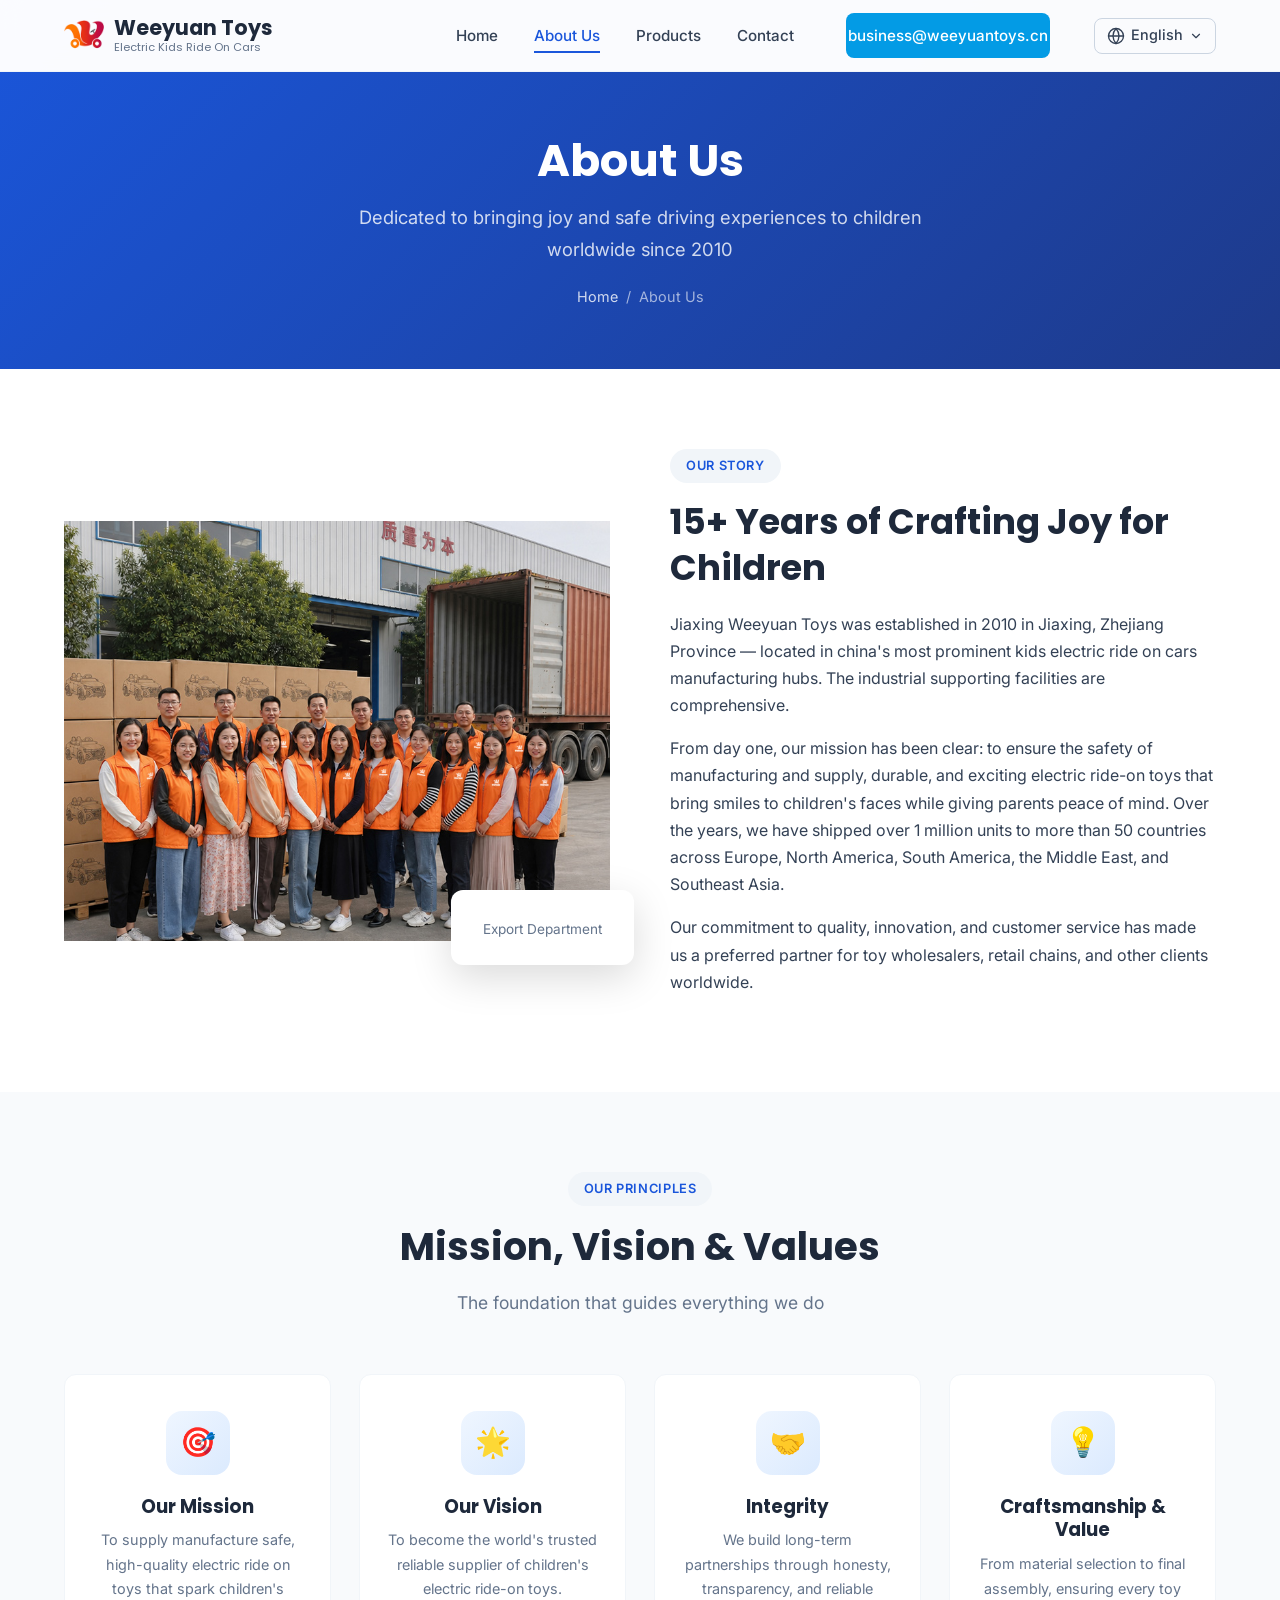
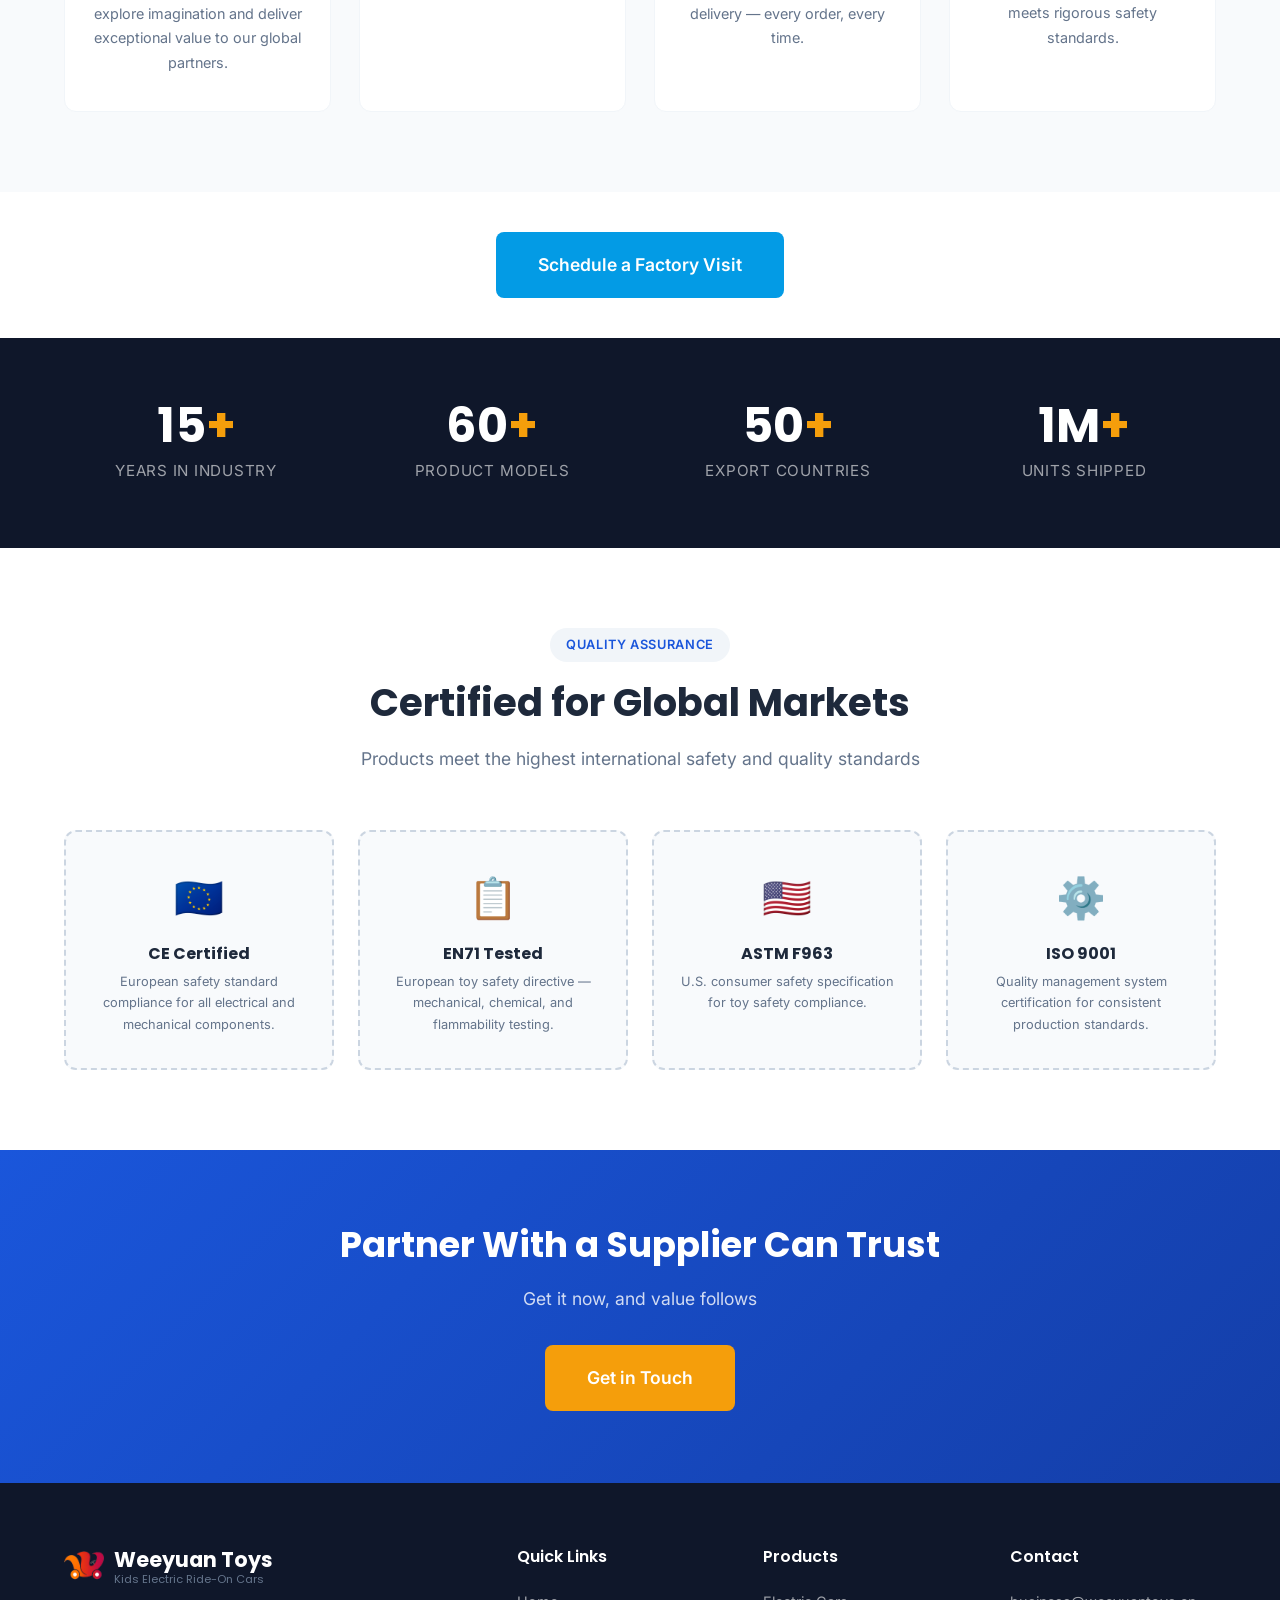
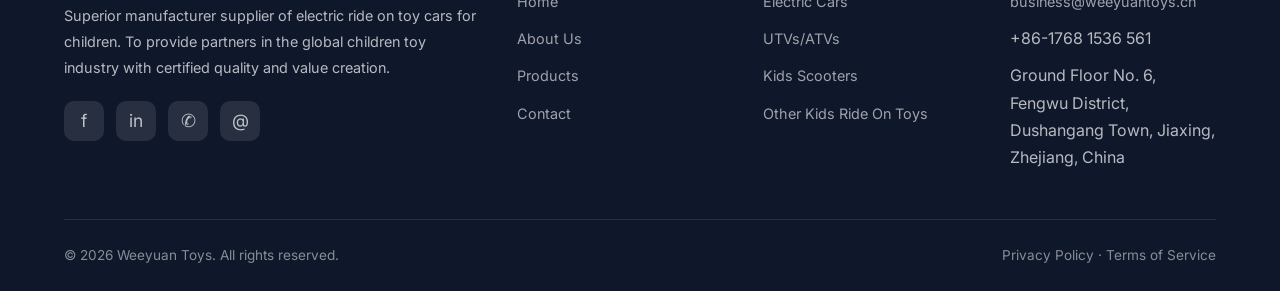
==== about.html @ c02189e5 "Add files via upload" ====
<!DOCTYPE html>
<html lang="en">
<head>
  <meta charset="UTF-8">
  <meta name="viewport" content="width=device-width, initial-scale=1.0">

  <!-- ===== SEO Meta Tags (Editable) ===== -->
  <title>About Us - Jiaxing Weeyuan Kids Toy Cars | Electric Ride-On Toy Manufacturer</title>
  <meta name="description" content="Learn about Jiaxing Weeyuan Kids Toy Cars — a leading Chinese manufacturer of children's electric ride-on toys with 15+ years experience, and global exports to 50+ countries.">
  <meta name="keywords" content="about weeyuan toys, electric toy car manufacturer China, ride on toy factory, kids electric vehicle supplier, Jiaxing toy manufacturer">
  <meta name="author" content="Jiaxing Weeyuan Kids Toy Cars">
  <meta name="robots" content="index, follow">
  <link rel="canonical" href="https://www.weeyuantoys.cn/about.html">

  <!-- ===== Open Graph ===== -->
  <meta property="og:type" content="website">
  <meta property="og:title" content="About Us - Jiaxing Weeyuan Kids Toy Cars">
  <meta property="og:description" content="Leading Chinese manufacturer of children's electric ride-on toys with 15+ years experience and global exports.">
  <meta property="og:url" content="https://www.weeyuantoys.cn/about.html">
  <meta property="og:site_name" content="Jiaxing Weeyuan Kids Toy Cars">

  <!-- ===== Favicon ===== -->
  <link rel="icon" type="image/png" href="assets/images/iconro.png">

  <!-- ===== Fonts ===== -->
  <link rel="preconnect" href="https://fonts.googleapis.com">
  <link rel="preconnect" href="https://fonts.gstatic.com" crossorigin>
  <link href="https://fonts.googleapis.com/css2?family=Inter:wght@400;500;600;700&family=Poppins:wght@500;600;700;800&display=swap" rel="stylesheet">

  <!-- ===== Styles ===== -->
  <link rel="stylesheet" href="assets/css/style.css">

  <!-- ===== Structured Data ===== -->
  <script type="application/ld+json">
  {
    "@context": "https://schema.org",
    "@type": "AboutPage",
    "name": "About Jiaxing Weeyuan Kids Toy Cars",
    "description": "Learn about our company, history, and commitment to manufacturing premium electric ride-on toys for children worldwide.",
    "url": "https://www.weeyuantoys.cn/about.html",
    "mainEntity": {
      "@type": "Organization",
      "name": "Jiaxing Weeyuan Kids Toy Cars",
      "foundingDate": "2010",
      "founder": "Jiaxing Weeyuan",
      "numberOfEmployees": "80+",
      "address": {
        "@type": "PostalAddress",
        "streetAddress": "Ground Floor No. 6, Fengwu District, Dushangang Town, Jiaxing, Zhejiang, China",
        "addressLocality": "Jiaxing",
        "addressRegion": "Zhejiang",
        "postalCode": "314200",
        "addressCountry": "CN"
      }
    }
  }
  </script>
</head>
<body>

  <!-- ===== Header ===== -->
  <header class="header">
    <nav class="nav">
      <a href="index.html" class="logo">
        <div class="logo-icon"><img src="assets/images/Logo.png" alt="Weeyuan Toys"></div>
        <div class="logo-text">
          Weeyuan Toys
          <small>Electric Kids Ride On Cars</small>
        </div>
      </a>
      <ul class="nav-menu">
        <li><a href="index.html">Home</a></li>
        <li><a href="about.html" class="active">About Us</a></li>
        <li><a href="products.html">Products</a></li>
        <li><a href="contact.html">Contact</a></li>
        <li class="nav-cta"><a href="mailto:business@weeyuantoys.cn" class="btn btn-primary">business@weeyuantoys.cn</a></li>
        <li class="nav-lang">
          <button type="button" class="lang-btn" aria-haspopup="true" aria-expanded="false">
            <svg class="lang-icon" viewBox="0 0 24 24" fill="none" stroke="currentColor" stroke-width="1.8" stroke-linecap="round" stroke-linejoin="round" aria-hidden="true"><circle cx="12" cy="12" r="10"></circle><line x1="2" y1="12" x2="22" y2="12"></line><path d="M12 2a15.3 15.3 0 0 1 4 10 15.3 15.3 0 0 1-4 10 15.3 15.3 0 0 1-4-10 15.3 15.3 0 0 1 4-10z"></path></svg>
            <span class="lang-current">English</span>
            <svg class="lang-caret" viewBox="0 0 24 24" fill="none" stroke="currentColor" stroke-width="2" stroke-linecap="round" stroke-linejoin="round" aria-hidden="true"><polyline points="6 9 12 15 18 9"></polyline></svg>
          </button>
          <ul class="lang-menu" role="menu">
            <li><a href="#" role="menuitem" data-lang="en" class="lang-option active">English</a></li>
            <li><a href="#" role="menuitem" data-lang="ar" class="lang-option">Arabic</a></li>
            <li><a href="#" role="menuitem" data-lang="fr" class="lang-option">Français</a></li>
            <li><a href="#" role="menuitem" data-lang="de" class="lang-option">Deutsch</a></li>
            <li><a href="#" role="menuitem" data-lang="pt" class="lang-option">Português</a></li>
            <li><a href="#" role="menuitem" data-lang="es" class="lang-option">Español</a></li>
            <li><a href="#" role="menuitem" data-lang="it" class="lang-option">Italian</a></li>
          </ul>
        </li>
      </ul>
      <button class="nav-toggle" aria-label="Toggle menu">
        <span></span><span></span><span></span>
      </button>
    </nav>
  </header>

  <!-- ===== Page Hero ===== -->
  <section class="page-hero">
    <div class="container">
      <h1>About Us</h1>
      <p>Dedicated to bringing joy and safe driving experiences to children worldwide since 2010</p>
      <div class="breadcrumb">
        <a href="index.html">Home</a> <span>/</span> <span>About Us</span>
      </div>
    </div>
  </section>

  <!-- ===== Company Story ===== -->
  <section class="section">
    <div class="container">
      <div class="about-grid">
        <div class="about-visual">
          <div class="img-main"><img src="assets/images/exteam.jpg" alt="Jiaxing Weeyuan export team" style="width:100%;height:100%;object-fit:cover;"></div>
          <div class="img-badge">
            <div class="text">Export Department</div>
          </div>
        </div>
        <div class="about-text">
          <span class="badge" style="display:inline-block; background:var(--gray-100); color:var(--primary); font-size:0.8rem; font-weight:600; letter-spacing:0.05em; text-transform:uppercase; padding:6px 16px; border-radius:20px; margin-bottom:16px;">Our Story</span>
          <h2>15+ Years of Crafting Joy for Children</h2>
          <p>Jiaxing Weeyuan Toys was established in 2010 in Jiaxing, Zhejiang Province — located in china's most prominent kids electric ride on cars manufacturing hubs. The industrial supporting facilities are comprehensive.</p>
          <p>From day one, our mission has been clear: to ensure the safety of manufacturing and supply, durable, and exciting electric ride-on toys that bring smiles to children's faces while giving parents peace of mind. Over the years, we have shipped over 1 million units to more than 50 countries across Europe, North America, South America, the Middle East, and Southeast Asia.</p>
          <p>Our commitment to quality, innovation, and customer service has made us a preferred partner for toy wholesalers, retail chains, and other clients worldwide.</p>
        </div>
      </div>
    </div>
  </section>

  <!-- ===== Mission / Vision / Values ===== -->
  <section class="section" style="background: var(--gray-50);">
    <div class="container">
      <div class="section-title">
        <span class="badge">Our Principles</span>
        <h2>Mission, Vision & Values</h2>
        <p>The foundation that guides everything we do</p>
      </div>
      <div class="features-grid">
        <div class="feature-card">
          <div class="feature-icon">🎯</div>
          <h3>Our Mission</h3>
          <p>To supply manufacture safe, high-quality electric ride on toys that spark children's explore imagination and deliver exceptional value to our global partners.</p>
        </div>
        <div class="feature-card">
          <div class="feature-icon">🌟</div>
          <h3>Our Vision</h3>
          <p>To become the world's trusted reliable supplier of children's electric ride-on toys.</p>
        </div>
        <div class="feature-card">
          <div class="feature-icon">🤝</div>
          <h3>Integrity</h3>
          <p>We build long-term partnerships through honesty, transparency, and reliable delivery — every order, every time.</p>
        </div>
        <div class="feature-card">
          <div class="feature-icon">💡</div>
          <h3>Craftsmanship & Value</h3>
          <p>From material selection to final assembly, ensuring every toy meets rigorous safety standards.</p>
        </div>
      </div>
    </div>
  </section>

  <!-- ===== Factory Visit CTA ===== -->
  <section class="section" style="padding:40px 0;">
    <div class="container" style="text-align:center;">
      <a href="contact.html" class="btn btn-primary btn-lg">Schedule a Factory Visit</a>
    </div>
  </section>

  <!-- ===== Stats Section ===== -->
  <section class="stats-section">
    <div class="container">
      <div class="stats-grid">
        <div class="stat-item">
          <div class="num">15<span>+</span></div>
          <div class="label">Years in Industry</div>
        </div>
        <div class="stat-item">
          <div class="num">60<span>+</span></div>
          <div class="label">Product Models</div>
        </div>
        <div class="stat-item">
          <div class="num">50<span>+</span></div>
          <div class="label">Export Countries</div>
        </div>
        <div class="stat-item">
          <div class="num">1M<span>+</span></div>
          <div class="label">Units Shipped</div>
        </div>
      </div>
    </div>
  </section>

  <!-- ===== Certifications ===== -->
  <section class="section">
    <div class="container">
      <div class="section-title">
        <span class="badge">Quality Assurance</span>
        <h2>Certified for Global Markets</h2>
        <p>Products meet the highest international safety and quality standards</p>
      </div>
      <div class="cert-grid">
        <div class="cert-item">
          <div class="cert-icon">🇪🇺</div>
          <h4>CE Certified</h4>
          <p>European safety standard compliance for all electrical and mechanical components.</p>
        </div>
        <div class="cert-item">
          <div class="cert-icon">📋</div>
          <h4>EN71 Tested</h4>
          <p>European toy safety directive — mechanical, chemical, and flammability testing.</p>
        </div>
        <div class="cert-item">
          <div class="cert-icon">🇺🇸</div>
          <h4>ASTM F963</h4>
          <p>U.S. consumer safety specification for toy safety compliance.</p>
        </div>
        <div class="cert-item">
          <div class="cert-icon">⚙️</div>
          <h4>ISO 9001</h4>
          <p>Quality management system certification for consistent production standards.</p>
        </div>
      </div>
    </div>
  </section>

  <!-- ===== CTA ===== -->
  <section class="cta-section">
    <div class="container">
      <h2>Partner With a Supplier Can Trust</h2>
      <p>Get it now, and value follows</p>
      <a href="contact.html" class="btn btn-accent btn-lg">Get in Touch</a>
    </div>
  </section>

  <!-- ===== Footer ===== -->
  <footer class="footer">
    <div class="container">
      <div class="footer-grid">
        <div class="footer-brand">
          <a href="index.html" class="logo">
            <div class="logo-icon"><img src="assets/images/Logo.png" alt="Weeyuan Toys"></div>
            <div class="logo-text">
              Weeyuan Toys
              <small>Kids Electric Ride-On Cars</small>
            </div>
          </a>
          <p>Superior manufacturer supplier of electric ride on toy cars for children. To provide partners in the global children toy industry with certified quality and value creation.</p>
          <div class="footer-social">
            <a href="#" aria-label="Facebook">f</a>
            <a href="#" aria-label="LinkedIn">in</a>
            <a href="#" aria-label="WhatsApp">✆</a>
            <a href="allen@weeyuantoys.cn" aria-label="Email">@</a>
          </div>
        </div>
        <div class="footer-col">
          <h4>Quick Links</h4>
          <ul>
            <li><a href="index.html">Home</a></li>
            <li><a href="about.html">About Us</a></li>
            <li><a href="products.html">Products</a></li>
            <li><a href="contact.html">Contact</a></li>
          </ul>
        </div>
        <div class="footer-col">
          <h4>Products</h4>
          <ul>
            <li><a href="products.html">Electric Cars</a></li>
            <li><a href="products.html">UTVs/ATVs</a></li>
            <li><a href="products.html">Kids Scooters</a></li>
            <li><a href="products.html">Other Kids Ride On Toys</a></li>
          </ul>
        </div>
        <div class="footer-col">
          <h4>Contact</h4>
          <ul>
            <li><a href="mailto:business@weeyuantoys.cn">business@weeyuantoys.cn</a></li>
            <li>+86-1768 1536 561</li>
            <li>Ground Floor No. 6, Fengwu District, Dushangang Town, Jiaxing, Zhejiang, China</li>
          </ul>
        </div>
      </div>
      <div class="footer-bottom">
        <p>&copy; <span id="currentYear">2026</span> Weeyuan Toys. All rights reserved.</p>
        <p><a href="#">Privacy Policy</a> · <a href="#">Terms of Service</a></p>
      </div>
    </div>
  </footer>

  <script src="assets/js/main.js"></script>
</body>
</html>
---- assets/css/style.css ----
/* ============================================
   Jiaxing Weeyuan Kids Toy Cars
   Static SEO Website - Main Stylesheet
   Style: Modern European/American B2B
   ============================================ */

/* ===== CSS Variables (Easy to customize) ===== */
:root {
  --primary: #1a56db;
  --primary-dark: #143ea8;
  --primary-light: #3b82f6;
  --accent: #f59e0b;
  --accent-dark: #d97706;
  --dark: #1e293b;
  --gray-900: #0f172a;
  --gray-700: #334155;
  --gray-500: #64748b;
  --gray-300: #cbd5e1;
  --gray-100: #f1f5f9;
  --gray-50: #f8fafc;
  --white: #ffffff;
  --success: #10b981;
  --radius: 12px;
  --radius-sm: 8px;
  --shadow-sm: 0 1px 3px rgba(0,0,0,0.08);
  --shadow-md: 0 4px 16px rgba(0,0,0,0.1);
  --shadow-lg: 0 12px 40px rgba(0,0,0,0.15);
  --transition: all 0.3s ease;
  --max-width: 1200px;
  --header-height: 72px;
}

/* ===== Reset ===== */
*, *::before, *::after {
  margin: 0;
  padding: 0;
  box-sizing: border-box;
}

html {
  scroll-behavior: smooth;
  font-size: 16px;
}

body {
  font-family: 'Inter', -apple-system, BlinkMacSystemFont, 'Segoe UI', Roboto, sans-serif;
  color: var(--gray-700);
  line-height: 1.7;
  background: var(--white);
  overflow-x: hidden;
}

h1, h2, h3, h4, h5, h6 {
  font-family: 'Poppins', 'Inter', sans-serif;
  color: var(--dark);
  font-weight: 700;
  line-height: 1.3;
}

a {
  color: var(--primary);
  text-decoration: none;
  transition: var(--transition);
}

a:hover {
  color: var(--primary-dark);
}

img {
  max-width: 100%;
  height: auto;
  display: block;
}

ul {
  list-style: none;
}

/* ===== Container ===== */
.container {
  max-width: var(--max-width);
  margin: 0 auto;
  padding: 0 24px;
}

/* ===== Section ===== */
.section {
  padding: 80px 0;
}

.section-sm {
  padding: 48px 0;
}

.section-title {
  text-align: center;
  margin-bottom: 56px;
}

.section-title .badge {
  display: inline-block;
  background: var(--gray-100);
  color: var(--primary);
  font-size: 0.8rem;
  font-weight: 600;
  letter-spacing: 0.05em;
  text-transform: uppercase;
  padding: 6px 16px;
  border-radius: 20px;
  margin-bottom: 16px;
}

.section-title h2 {
  font-size: 2.4rem;
  margin-bottom: 16px;
}

.section-title p {
  font-size: 1.1rem;
  color: var(--gray-500);
  max-width: 600px;
  margin: 0 auto;
}

/* ===== Buttons ===== */
.btn {
  display: inline-flex;
  align-items: center;
  gap: 8px;
  padding: 14px 32px;
  font-size: 1rem;
  font-weight: 600;
  border-radius: var(--radius-sm);
  border: 2px solid transparent;
  cursor: pointer;
  transition: var(--transition);
  text-align: center;
  font-family: inherit;
}

.btn-primary {
  background: #039BE5;
  color: #ffffff;
}

.btn-primary:hover {
  background: #ffffff;
  color: #000000;
  transform: translateY(-2px);
  box-shadow: var(--shadow-md);
}

.btn-outline {
  background: transparent;
  color: var(--white);
  border-color: var(--white);
}

.btn-outline:hover {
  background: var(--white);
  color: var(--primary);
}

.btn-accent {
  background: var(--accent);
  color: var(--white);
}

.btn-accent:hover {
  background: var(--accent-dark);
  color: var(--white);
  transform: translateY(-2px);
  box-shadow: var(--shadow-md);
}

.btn-lg {
  padding: 16px 40px;
  font-size: 1.1rem;
}

/* ===== Header / Navigation ===== */
.header {
  position: fixed;
  top: 0;
  left: 0;
  right: 0;
  height: var(--header-height);
  background: rgba(255,255,255,0.98);
  backdrop-filter: blur(10px);
  border-bottom: 1px solid var(--gray-100);
  z-index: 1000;
  transition: var(--transition);
}

.header.scrolled {
  box-shadow: var(--shadow-sm);
}

.nav {
  max-width: var(--max-width);
  margin: 0 auto;
  padding: 0 24px;
  height: 100%;
  display: flex;
  align-items: center;
  justify-content: space-between;
}

.logo {
  display: flex;
  align-items: center;
  gap: 10px;
  font-family: 'Poppins', sans-serif;
  font-weight: 700;
  font-size: 1.3rem;
  color: var(--dark);
  text-decoration: none;
}

.logo:hover {
  color: var(--dark);
}

.logo-icon {
  width: 40px;
  height: 40px;
  display: flex;
  align-items: center;
  justify-content: center;
  flex-shrink: 0;
}

.logo-icon img {
  width: auto;
  height: 100%;
  max-width: 100%;
  object-fit: contain;
  display: block;
}

.logo-text {
  display: flex;
  flex-direction: column;
  line-height: 1.2;
}

.logo-text small {
  font-size: 0.7rem;
  color: var(--gray-500);
  font-weight: 400;
}

.nav-menu {
  display: flex;
  align-items: center;
  gap: 36px;
}

.nav-menu a {
  color: var(--gray-700);
  font-weight: 500;
  font-size: 0.95rem;
  position: relative;
  padding: 8px 0;
}

.nav-menu a::after {
  content: '';
  position: absolute;
  bottom: 0;
  left: 0;
  width: 0;
  height: 2px;
  background: var(--primary);
  transition: var(--transition);
}

.nav-menu a:hover::after,
.nav-menu a.active::after {
  width: 100%;
}

.nav-menu a:hover,
.nav-menu a.active {
  color: var(--primary);
}

.nav-cta {
  margin-left: 16px;
}

.nav-cta .btn-primary {
  color: #ffffff;
}

/* ===== Language Switcher ===== */
.nav-lang {
  position: relative;
  margin-left: 8px;
}

.lang-btn {
  display: flex;
  align-items: center;
  gap: 6px;
  padding: 8px 12px;
  background: none;
  border: 1px solid var(--gray-300);
  border-radius: 8px;
  cursor: pointer;
  color: var(--gray-700);
  font-size: 0.9rem;
  font-weight: 500;
  font-family: inherit;
  line-height: 1;
  transition: var(--transition);
}

.lang-btn:hover {
  border-color: var(--primary);
  color: var(--primary);
}

.lang-icon {
  width: 18px;
  height: 18px;
  flex-shrink: 0;
}

.lang-caret {
  width: 14px;
  height: 14px;
  flex-shrink: 0;
  transition: transform 0.2s ease;
}

.nav-lang.open .lang-caret {
  transform: rotate(180deg);
}

.lang-menu {
  position: absolute;
  top: calc(100% + 10px);
  right: 0;
  min-width: 172px;
  background: var(--white);
  border: 1px solid var(--gray-100);
  border-radius: 10px;
  box-shadow: var(--shadow-md);
  padding: 6px;
  margin: 0;
  list-style: none;
  opacity: 0;
  visibility: hidden;
  transform: translateY(-8px);
  transition: opacity 0.2s ease, transform 0.2s ease, visibility 0.2s;
  z-index: 1100;
}

.nav-lang.open .lang-menu {
  opacity: 1;
  visibility: visible;
  transform: translateY(0);
}

.lang-menu a {
  display: block;
  padding: 8px 14px;
  border-radius: 6px;
  color: var(--gray-700);
  font-size: 0.9rem;
  font-weight: 500;
  text-decoration: none;
  transition: var(--transition);
}

.lang-menu a:hover {
  background: var(--gray-50);
  color: var(--primary);
}

.lang-menu a.active {
  color: var(--primary);
  font-weight: 600;
  background: rgba(26, 86, 219, 0.06);
}

.nav-toggle {
  display: none;
  flex-direction: column;
  gap: 5px;
  cursor: pointer;
  padding: 8px;
  background: none;
  border: none;
}

.nav-toggle span {
  width: 24px;
  height: 2px;
  background: var(--dark);
  transition: var(--transition);
  border-radius: 2px;
}

.nav-toggle.active span:nth-child(1) {
  transform: rotate(45deg) translate(5px, 5px);
}

.nav-toggle.active span:nth-child(2) {
  opacity: 0;
}

.nav-toggle.active span:nth-child(3) {
  transform: rotate(-45deg) translate(5px, -5px);
}

/* ===== Hero Section ===== */
.hero {
  position: relative;
  min-height: 100vh;
  display: flex;
  align-items: center;
  background: url('../images/dfaa.jpg') center center / cover no-repeat;
  overflow: hidden;
  padding-top: var(--header-height);
}

.hero::before {
  content: '';
  position: absolute;
  top: 0;
  left: 0;
  right: 0;
  bottom: 0;
  background: linear-gradient(135deg, rgba(26, 86, 219, 0.4) 0%, rgba(30, 58, 138, 0.4) 50%, rgba(30, 41, 59, 0.4) 100%);
}

.hero-content {
  position: relative;
  z-index: 2;
  display: grid;
  grid-template-columns: 1fr 1fr;
  gap: 60px;
  align-items: center;
  width: 100%;
}

.hero-text h1 {
  font-size: 3.2rem;
  color: var(--white);
  margin-bottom: 20px;
  line-height: 1.2;
}

.hero-text h1 span {
  color: var(--accent);
}

.hero-text p {
  font-size: 1.2rem;
  color: rgba(255,255,255,0.85);
  margin-bottom: 32px;
  max-width: 500px;
}

.hero-buttons {
  display: flex;
  gap: 16px;
  flex-wrap: wrap;
}

.hero-stats {
  display: flex;
  gap: 40px;
  margin-top: 48px;
  padding-top: 32px;
  border-top: 1px solid rgba(255,255,255,0.15);
}

.hero-stat .number {
  font-family: 'Poppins', sans-serif;
  font-size: 2.2rem;
  font-weight: 700;
  color: var(--white);
}

.hero-stat .label {
  font-size: 0.85rem;
  color: rgba(255,255,255,0.65);
  text-transform: uppercase;
  letter-spacing: 0.05em;
}

.hero-visual {
  position: relative;
  display: flex;
  justify-content: center;
  align-items: center;
}

.hero-card {
  background: rgba(255,255,255,0.1);
  backdrop-filter: blur(20px);
  border: 1px solid rgba(255,255,255,0.15);
  border-radius: 24px;
  padding: 48px;
  max-width: 420px;
  width: 100%;
}

.hero-card h3 {
  color: var(--white);
  font-size: 1.4rem;
  margin-bottom: 24px;
}

.hero-card ul {
  display: flex;
  flex-direction: column;
  gap: 16px;
}

.hero-card li {
  display: flex;
  align-items: flex-start;
  gap: 12px;
  color: rgba(255,255,255,0.9);
  font-size: 0.95rem;
}

.hero-card li .check {
  width: 24px;
  height: 24px;
  background: var(--accent);
  border-radius: 50%;
  display: flex;
  align-items: center;
  justify-content: center;
  font-size: 0.75rem;
  color: white;
  flex-shrink: 0;
  margin-top: 2px;
}

/* ===== Page Hero (inner pages) ===== */
.page-hero {
  background: linear-gradient(135deg, #1a56db 0%, #1e3a8a 100%);
  padding: calc(var(--header-height) + 60px) 0 60px;
  text-align: center;
  color: var(--white);
}

.page-hero h1 {
  font-size: 2.8rem;
  color: var(--white);
  margin-bottom: 12px;
}

.page-hero p {
  font-size: 1.15rem;
  color: rgba(255,255,255,0.8);
  max-width: 600px;
  margin: 0 auto;
}

.breadcrumb {
  display: flex;
  justify-content: center;
  gap: 8px;
  margin-top: 20px;
  font-size: 0.9rem;
  color: rgba(255,255,255,0.6);
}

.breadcrumb a {
  color: rgba(255,255,255,0.8);
}

.breadcrumb a:hover {
  color: var(--white);
}

/* ===== Features / Why Choose Us ===== */
.features-grid {
  display: grid;
  grid-template-columns: repeat(4, 1fr);
  gap: 28px;
}

.feature-card {
  background: var(--white);
  border: 1px solid var(--gray-100);
  border-radius: var(--radius);
  padding: 36px 28px;
  text-align: center;
  transition: var(--transition);
}

.feature-card:hover {
  border-color: var(--primary-light);
  box-shadow: var(--shadow-md);
  transform: translateY(-4px);
}

.feature-icon {
  width: 64px;
  height: 64px;
  border-radius: 16px;
  display: flex;
  align-items: center;
  justify-content: center;
  font-size: 1.8rem;
  margin: 0 auto 20px;
  background: linear-gradient(135deg, #eff6ff, #dbeafe);
  color: var(--primary);
}

.feature-icon svg {
  display: block;
}

.feature-card h3 {
  font-size: 1.15rem;
  margin-bottom: 10px;
}

.feature-card p {
  font-size: 0.9rem;
  color: var(--gray-500);
}

/* ===== Product Cards ===== */
.products-grid {
  display: grid;
  grid-template-columns: repeat(3, 1fr);
  gap: 32px;
}

.product-card {
  background: var(--white);
  border: 1px solid var(--gray-100);
  border-radius: var(--radius);
  overflow: hidden;
  transition: var(--transition);
}

.product-card:hover {
  box-shadow: var(--shadow-lg);
  transform: translateY(-6px);
}

.product-image {
  width: 100%;
  height: 260px;
  background: linear-gradient(135deg, #f1f5f9, #e2e8f0);
  display: flex;
  align-items: center;
  justify-content: center;
  font-size: 3rem;
  overflow: hidden;
  position: relative;
}

.product-image img {
  width: 100%;
  height: 100%;
  object-fit: cover;
}

.product-badge {
  position: absolute;
  top: 12px;
  left: 12px;
  background: var(--accent);
  color: var(--white);
  font-size: 0.75rem;
  font-weight: 600;
  padding: 4px 12px;
  border-radius: 20px;
  text-transform: uppercase;
}

.product-body {
  padding: 24px;
}

.product-body h3 {
  font-size: 1.2rem;
  margin-bottom: 8px;
}

.product-body p {
  font-size: 0.9rem;
  color: var(--gray-500);
  margin-bottom: 16px;
}

.product-specs {
  display: flex;
  flex-wrap: wrap;
  gap: 8px;
  margin-bottom: 16px;
}

.product-specs span {
  background: var(--gray-100);
  color: var(--gray-700);
  font-size: 0.8rem;
  padding: 4px 10px;
  border-radius: 4px;
}

.product-link {
  font-weight: 600;
  font-size: 0.9rem;
  display: inline-flex;
  align-items: center;
  gap: 6px;
}

.product-link:hover {
  gap: 10px;
}

/* ===== About Section ===== */
.about-grid {
  display: grid;
  grid-template-columns: 1fr 1fr;
  gap: 60px;
  align-items: center;
}

.about-visual {
  position: relative;
}

.about-visual .img-main {
  width: 100%;
  height: 420px;
  border-radius: var(--radius);
  background: linear-gradient(135deg, #dbeafe, #bfdbfe);
  display: flex;
  align-items: center;
  justify-content: center;
  font-size: 4rem;
}

.about-visual .img-badge {
  position: absolute;
  bottom: -24px;
  right: -24px;
  background: var(--white);
  border-radius: var(--radius);
  padding: 24px 32px;
  box-shadow: var(--shadow-lg);
  text-align: center;
}

.about-visual .img-badge .num {
  font-family: 'Poppins', sans-serif;
  font-size: 2.4rem;
  font-weight: 700;
  color: var(--primary);
  line-height: 1;
}

.about-visual .img-badge .text {
  font-size: 0.85rem;
  color: var(--gray-500);
  margin-top: 4px;
}

.about-text h2 {
  font-size: 2.2rem;
  margin-bottom: 20px;
}

.about-text p {
  margin-bottom: 16px;
  color: var(--gray-700);
}

.about-list {
  display: grid;
  grid-template-columns: 1fr 1fr;
  gap: 16px;
  margin: 24px 0 32px;
}

.about-list li {
  display: flex;
  align-items: center;
  gap: 10px;
  font-weight: 500;
  color: var(--dark);
}

.about-list li::before {
  content: '✓';
  width: 24px;
  height: 24px;
  background: var(--success);
  color: white;
  border-radius: 50%;
  display: flex;
  align-items: center;
  justify-content: center;
  font-size: 0.8rem;
  flex-shrink: 0;
}

/* ===== Stats Counter ===== */
.stats-section {
  background: var(--gray-900);
  padding: 64px 0;
}

.stats-grid {
  display: grid;
  grid-template-columns: repeat(4, 1fr);
  gap: 32px;
  text-align: center;
}

.stat-item .num {
  font-family: 'Poppins', sans-serif;
  font-size: 3rem;
  font-weight: 700;
  color: var(--white);
  line-height: 1;
}

.stat-item .num span {
  color: var(--accent);
}

.stat-item .label {
  font-size: 0.95rem;
  color: rgba(255,255,255,0.6);
  margin-top: 8px;
  text-transform: uppercase;
  letter-spacing: 0.05em;
}

/* ===== Certifications ===== */
.cert-grid {
  display: grid;
  grid-template-columns: repeat(4, 1fr);
  gap: 24px;
}

.cert-item {
  background: var(--gray-50);
  border: 2px dashed var(--gray-300);
  border-radius: var(--radius);
  padding: 32px 20px;
  text-align: center;
  transition: var(--transition);
}

.cert-item:hover {
  border-color: var(--primary);
  background: var(--white);
  box-shadow: var(--shadow-sm);
}

.cert-item .cert-icon {
  font-size: 2.5rem;
  margin-bottom: 12px;
}

.cert-item h4 {
  font-size: 1rem;
  margin-bottom: 6px;
}

.cert-item p {
  font-size: 0.8rem;
  color: var(--gray-500);
}

/* ===== Process / Timeline ===== */
.process-grid {
  display: grid;
  grid-template-columns: repeat(4, 1fr);
  gap: 28px;
  position: relative;
}

.process-grid::before {
  content: '';
  position: absolute;
  top: 32px;
  left: 12%;
  right: 12%;
  height: 2px;
  background: var(--gray-100);
  z-index: 0;
}

.process-step {
  text-align: center;
  position: relative;
  z-index: 1;
}

.process-step .step-num {
  width: 64px;
  height: 64px;
  background: var(--white);
  border: 3px solid var(--primary);
  border-radius: 50%;
  display: flex;
  align-items: center;
  justify-content: center;
  font-family: 'Poppins', sans-serif;
  font-size: 1.4rem;
  font-weight: 700;
  color: var(--primary);
  margin: 0 auto 20px;
  transition: var(--transition);
}

.process-step:hover .step-num {
  background: var(--primary);
  color: var(--white);
}

.process-step h4 {
  font-size: 1.1rem;
  margin-bottom: 8px;
}

.process-step p {
  font-size: 0.9rem;
  color: var(--gray-500);
}

/* ===== Contact Page ===== */
.contact-grid {
  display: grid;
  grid-template-columns: 1fr 1.2fr;
  gap: 48px;
}

.contact-info {
  display: flex;
  flex-direction: column;
  gap: 24px;
}

.contact-info-item {
  display: flex;
  gap: 16px;
  align-items: flex-start;
}

.contact-info-item .icon {
  width: 48px;
  height: 48px;
  background: linear-gradient(135deg, #eff6ff, #dbeafe);
  border-radius: 12px;
  display: flex;
  align-items: center;
  justify-content: center;
  font-size: 1.3rem;
  flex-shrink: 0;
}

.contact-info-item h4 {
  font-size: 1rem;
  margin-bottom: 4px;
}

.contact-info-item p {
  font-size: 0.95rem;
  color: var(--gray-500);
  line-height: 1.6;
}

.contact-info-item a {
  color: var(--gray-500);
}

.contact-info-item a:hover {
  color: var(--primary);
}

.contact-form-wrap {
  background: var(--gray-50);
  border-radius: var(--radius);
  padding: 40px;
}

.contact-form-wrap h3 {
  font-size: 1.5rem;
  margin-bottom: 8px;
}

.contact-form-wrap > p {
  font-size: 0.95rem;
  color: var(--gray-500);
  margin-bottom: 28px;
}

.form-row {
  display: grid;
  grid-template-columns: 1fr 1fr;
  gap: 16px;
}

.form-group {
  margin-bottom: 20px;
}

.form-group label {
  display: block;
  font-weight: 600;
  font-size: 0.9rem;
  margin-bottom: 6px;
  color: var(--dark);
}

.form-group input,
.form-group textarea,
.form-group select {
  width: 100%;
  padding: 12px 16px;
  border: 1px solid var(--gray-300);
  border-radius: var(--radius-sm);
  font-size: 0.95rem;
  font-family: inherit;
  color: var(--gray-700);
  background: var(--white);
  transition: var(--transition);
}

.form-group input:focus,
.form-group textarea:focus,
.form-group select:focus {
  outline: none;
  border-color: var(--primary);
  box-shadow: 0 0 0 3px rgba(26, 86, 219, 0.1);
}

.form-group textarea {
  resize: vertical;
  min-height: 120px;
}

.form-note {
  font-size: 0.85rem;
  color: var(--gray-500);
  margin-top: 12px;
}

.form-success {
  display: none;
  background: #ecfdf5;
  border: 1px solid #a7f3d0;
  color: #065f46;
  padding: 16px 20px;
  border-radius: var(--radius-sm);
  margin-bottom: 20px;
  font-size: 0.9rem;
}

.form-success.show {
  display: block;
}

/* ===== Map ===== */
.map-section {
  padding: 0;
}

.map-wrap {
  width: 100%;
  height: 400px;
  background: var(--gray-100);
  display: flex;
  align-items: center;
  justify-content: center;
  border-top: 1px solid var(--gray-100);
  border-bottom: 1px solid var(--gray-100);
}

.map-wrap iframe {
  width: 100%;
  height: 100%;
  border: 0;
}

/* ===== FAQ ===== */
.faq-list {
  max-width: 760px;
  margin: 0 auto;
}

.faq-item {
  border: 1px solid var(--gray-100);
  border-radius: var(--radius-sm);
  margin-bottom: 16px;
  overflow: hidden;
  transition: var(--transition);
}

.faq-item.active {
  border-color: var(--primary-light);
  box-shadow: var(--shadow-sm);
}

.faq-question {
  padding: 20px 24px;
  display: flex;
  justify-content: space-between;
  align-items: center;
  cursor: pointer;
  font-weight: 600;
  font-size: 1.05rem;
  color: var(--dark);
  background: var(--white);
  transition: var(--transition);
}

.faq-question:hover {
  background: var(--gray-50);
}

.faq-question .faq-toggle {
  font-size: 1.3rem;
  color: var(--primary);
  transition: var(--transition);
  flex-shrink: 0;
  margin-left: 16px;
}

.faq-item.active .faq-toggle {
  transform: rotate(45deg);
}

.faq-answer {
  max-height: 0;
  overflow: hidden;
  transition: max-height 0.3s ease, padding 0.3s ease;
  padding: 0 24px;
}

.faq-item.active .faq-answer {
  max-height: 300px;
  padding: 0 24px 20px;
}

.faq-answer p {
  font-size: 0.95rem;
  color: var(--gray-500);
}

/* ===== CTA Section ===== */
.cta-section {
  background: linear-gradient(135deg, var(--primary) 0%, var(--primary-dark) 100%);
  padding: 72px 0;
  text-align: center;
  color: var(--white);
}

.cta-section h2 {
  font-size: 2.2rem;
  color: var(--white);
  margin-bottom: 16px;
}

.cta-section p {
  font-size: 1.1rem;
  color: rgba(255,255,255,0.8);
  margin-bottom: 32px;
}

/* ===== Footer ===== */
.footer {
  background: var(--gray-900);
  color: rgba(255,255,255,0.7);
  padding: 64px 0 0;
}

.footer-grid {
  display: grid;
  grid-template-columns: 2fr 1fr 1fr 1fr;
  gap: 40px;
  margin-bottom: 48px;
}

.footer-brand .logo {
  color: var(--white);
  margin-bottom: 16px;
}

.footer-brand .logo:hover {
  color: var(--white);
}

.footer-brand p {
  font-size: 0.9rem;
  line-height: 1.8;
  margin-bottom: 20px;
}

.footer-social {
  display: flex;
  gap: 12px;
}

.footer-social a {
  width: 40px;
  height: 40px;
  background: rgba(255,255,255,0.1);
  border-radius: 10px;
  display: flex;
  align-items: center;
  justify-content: center;
  color: rgba(255,255,255,0.7);
  font-size: 1.1rem;
  transition: var(--transition);
}

.footer-social a:hover {
  background: var(--primary);
  color: var(--white);
  transform: translateY(-2px);
}

.footer-col h4 {
  color: var(--white);
  font-size: 1rem;
  margin-bottom: 20px;
  font-weight: 600;
}

.footer-col ul {
  display: flex;
  flex-direction: column;
  gap: 10px;
}

.footer-col a {
  color: rgba(255,255,255,0.6);
  font-size: 0.9rem;
}

.footer-col a:hover {
  color: var(--white);
  padding-left: 4px;
}

.footer-bottom {
  border-top: 1px solid rgba(255,255,255,0.1);
  padding: 24px 0;
  display: flex;
  justify-content: space-between;
  align-items: center;
  font-size: 0.85rem;
  color: rgba(255,255,255,0.5);
}

.footer-bottom a {
  color: rgba(255,255,255,0.5);
}

.footer-bottom a:hover {
  color: var(--white);
}

/* ===== Product Filter ===== */
.product-filter {
  display: flex;
  justify-content: center;
  gap: 12px;
  margin-bottom: 40px;
  flex-wrap: wrap;
}

.filter-btn {
  padding: 8px 20px;
  border: 1px solid var(--gray-300);
  border-radius: 20px;
  background: var(--white);
  color: var(--gray-700);
  font-size: 0.9rem;
  font-weight: 500;
  cursor: pointer;
  transition: var(--transition);
  font-family: inherit;
}

.filter-btn:hover,
.filter-btn.active {
  background: var(--primary);
  border-color: var(--primary);
  color: var(--white);
}

/* ===== Animations ===== */
@keyframes fadeInUp {
  from {
    opacity: 0;
    transform: translateY(30px);
  }
  to {
    opacity: 1;
    transform: translateY(0);
  }
}

.fade-in {
  animation: fadeInUp 0.6s ease forwards;
}

/* ===== Responsive ===== */
@media (max-width: 992px) {
  .hero-content {
    grid-template-columns: 1fr;
    gap: 40px;
  }

  .hero-text h1 {
    font-size: 2.4rem;
  }

  .features-grid,
  .cert-grid,
  .process-grid {
    grid-template-columns: repeat(2, 1fr);
  }

  .products-grid {
    grid-template-columns: repeat(2, 1fr);
  }

  .about-grid,
  .contact-grid {
    grid-template-columns: 1fr;
    gap: 40px;
  }

  .stats-grid {
    grid-template-columns: repeat(2, 1fr);
  }

  .footer-grid {
    grid-template-columns: 1fr 1fr;
  }

  .about-visual .img-main {
    height: 320px;
  }

  .section-title h2 {
    font-size: 2rem;
  }
}

@media (max-width: 768px) {
  .nav-menu {
    position: fixed;
    top: var(--header-height);
    left: 0;
    right: 0;
    background: var(--white);
    flex-direction: column;
    padding: 24px;
    gap: 20px;
    box-shadow: var(--shadow-md);
    transform: translateY(-150%);
    transition: transform 0.3s ease;
    align-items: flex-start;
  }

  .nav-menu.active {
    transform: translateY(0);
  }

  .nav-toggle {
    display: flex;
  }

  .nav-cta {
    margin-left: 0;
    width: 100%;
  }

  .nav-cta .btn {
    width: 100%;
    justify-content: center;
  }

  .nav-lang {
    margin-left: 0;
    width: 100%;
  }

  .lang-btn {
    width: 100%;
    justify-content: space-between;
  }

  .lang-menu {
    position: static;
    width: 100%;
    min-width: 0;
    margin-top: 8px;
    box-shadow: none;
    border: 1px solid var(--gray-100);
    opacity: 1;
    visibility: visible;
    transform: none;
    display: none;
  }

  .nav-lang.open .lang-menu {
    display: block;
  }

  .hero {
    min-height: auto;
    padding: calc(var(--header-height) + 40px) 0 60px;
  }

  .hero-text h1 {
    font-size: 2rem;
  }

  .hero-text p {
    font-size: 1rem;
  }

  .hero-stats {
    gap: 24px;
  }

  .hero-stat .number {
    font-size: 1.6rem;
  }

  .section {
    padding: 56px 0;
  }

  .section-title h2 {
    font-size: 1.7rem;
  }

  .features-grid,
  .cert-grid,
  .process-grid,
  .products-grid,
  .stats-grid,
  .footer-grid,
  .about-list {
    grid-template-columns: 1fr;
  }

  .form-row {
    grid-template-columns: 1fr;
  }

  .footer-bottom {
    flex-direction: column;
    gap: 12px;
    text-align: center;
  }

  .page-hero h1 {
    font-size: 2rem;
  }

  .about-visual .img-badge {
    right: 0;
    bottom: -20px;
    padding: 16px 24px;
  }

  .stat-item .num {
    font-size: 2.2rem;
  }

  .cta-section h2 {
    font-size: 1.6rem;
  }

  .contact-form-wrap {
    padding: 28px 20px;
  }
}

@media (max-width: 480px) {
  .hero-buttons {
    flex-direction: column;
  }

  .hero-buttons .btn {
    width: 100%;
    justify-content: center;
  }

  .hero-card {
    padding: 32px 24px;
  }
}
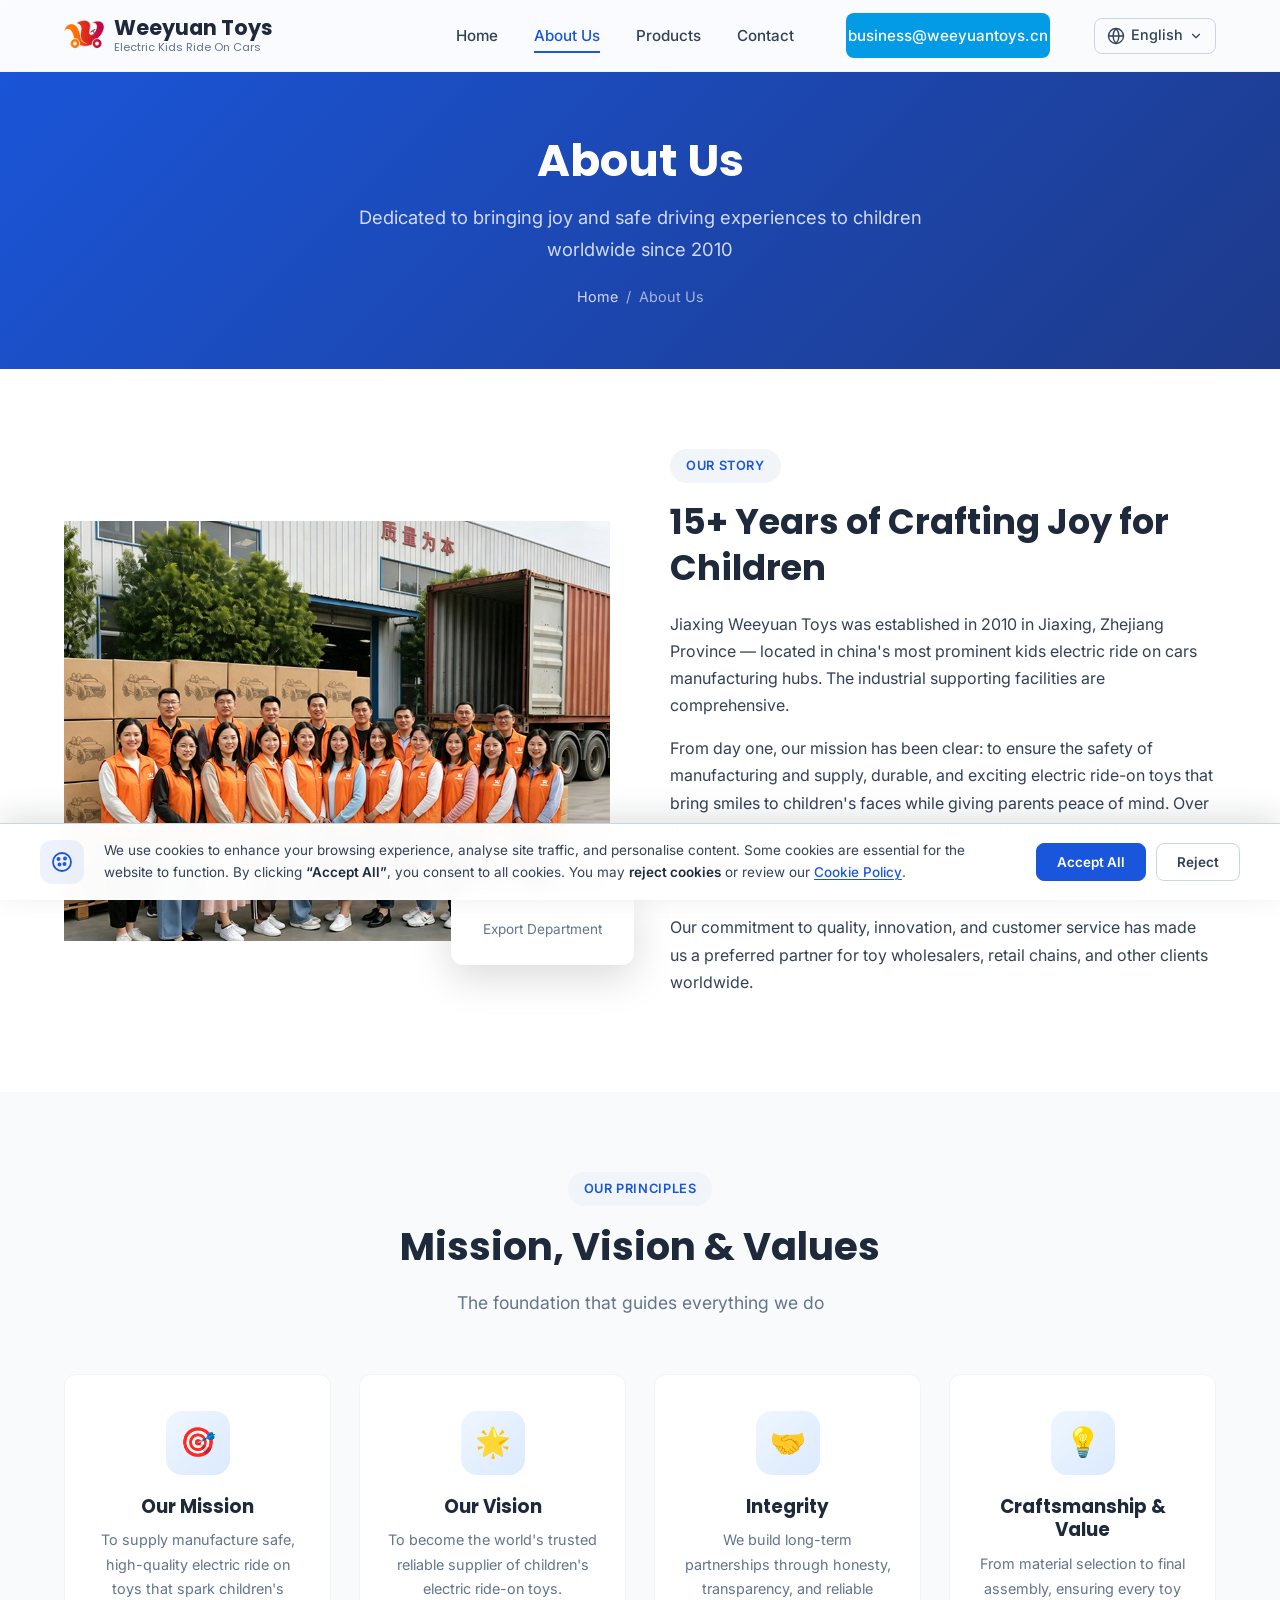
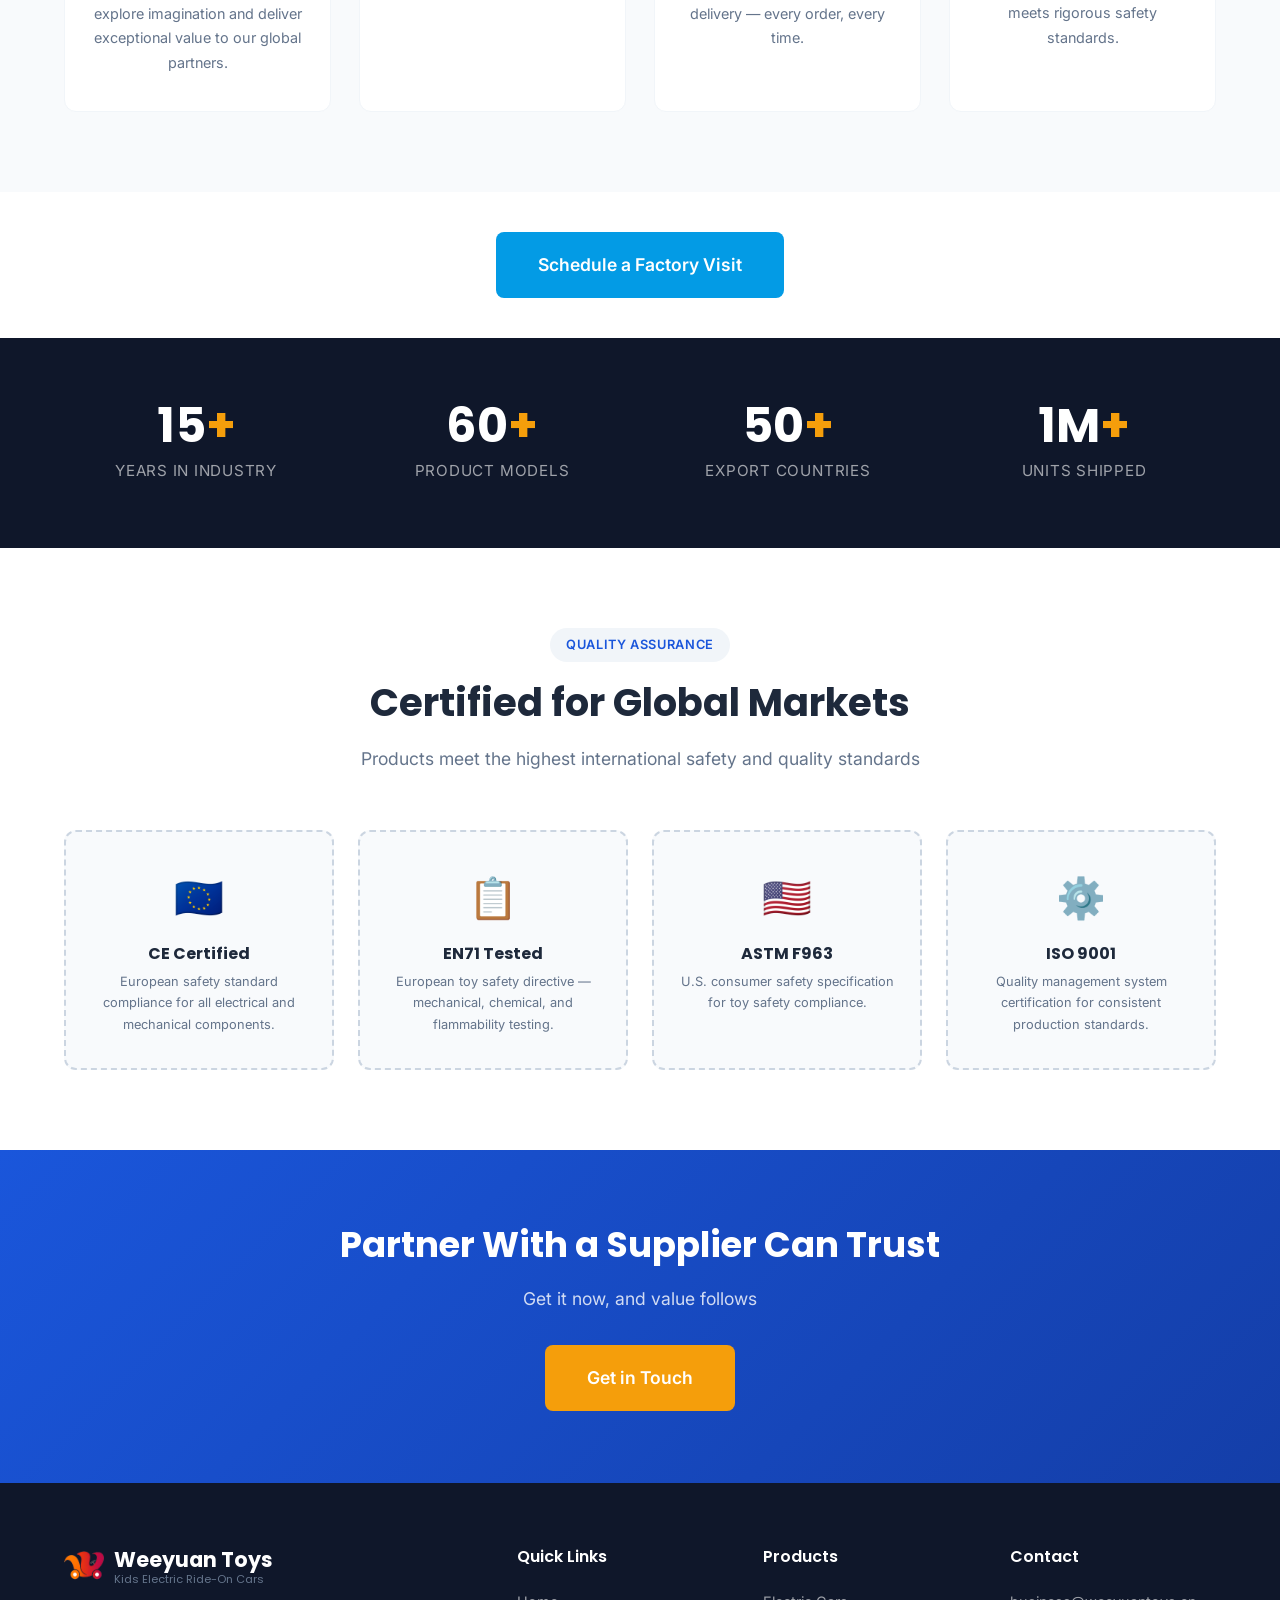
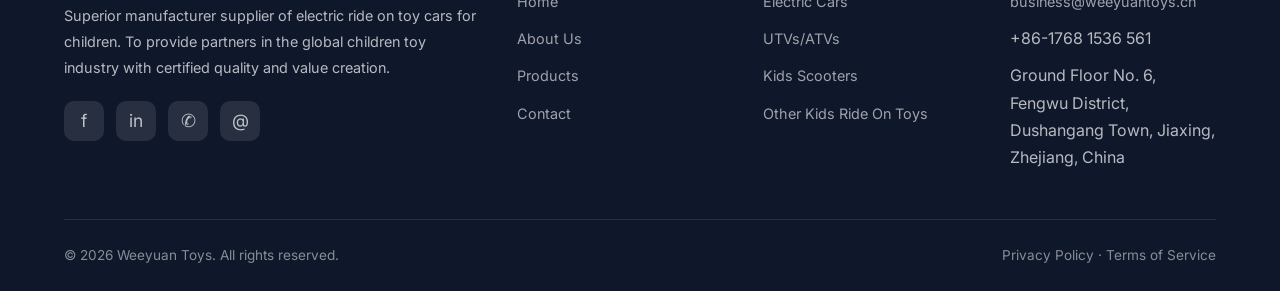
==== commit 39c976a0: "Add files via upload" ====
--- a/about.html
+++ b/about.html
@@ -289,6 +289,38 @@
     </div>
   </footer>
 
+  <!-- ===== Cookie Consent Banner (GDPR / CCPA) ===== -->
+  <div class="wy-cookie-banner" id="wyCookieBanner" role="dialog" aria-live="polite" aria-label="Cookie consent" hidden>
+    <div class="wy-cookie-inner">
+      <div class="wy-cookie-icon" aria-hidden="true">
+        <svg viewBox="0 0 24 24" fill="none" stroke="currentColor" stroke-width="1.8" stroke-linecap="round" stroke-linejoin="round">
+          <circle cx="12" cy="12" r="9"/>
+          <circle cx="8.5" cy="9" r="1.1"/>
+          <circle cx="15" cy="8.5" r="1.1"/>
+          <circle cx="9.5" cy="14.5" r="1.1"/>
+          <circle cx="14.5" cy="14" r="1.1"/>
+        </svg>
+      </div>
+      <div class="wy-cookie-body">
+        <p class="wy-cookie-text">
+          We use cookies to enhance your browsing experience, analyse site traffic, and personalise content. Some cookies are essential for the website to function. By clicking <strong>&ldquo;Accept All&rdquo;</strong>, you consent to all cookies. You may <strong>reject cookies</strong> or review our <a href="#" class="wy-cookie-link">Cookie Policy</a>.
+        </p>
+      </div>
+      <div class="wy-cookie-actions">
+        <button type="button" class="wy-cookie-btn wy-cookie-btn--primary" id="wyCookieAcceptAll">Accept All</button>
+        <button type="button" class="wy-cookie-btn wy-cookie-btn--ghost" id="wyCookieReject">Reject</button>
+      </div>
+    </div>
+  </div>
+
+  <!-- ===== Back to Top Button ===== -->
+  <button type="button" class="wy-back-to-top" aria-label="Back to top" title="Back to top">
+    <svg viewBox="0 0 24 24" aria-hidden="true">
+      <path d="M12 19V5"/>
+      <path d="M5 12l7-7 7 7"/>
+    </svg>
+  </button>
+
   <script src="assets/js/main.js"></script>
 </body>
 </html>
--- a/assets/css/style.css
+++ b/assets/css/style.css
@@ -197,6 +197,10 @@
   box-shadow: var(--shadow-sm);
 }
 
+.header.nav-hidden {
+  transform: translateY(-100%);
+}
+
 .nav {
   max-width: var(--max-width);
   margin: 0 auto;
@@ -1508,3 +1512,221 @@
     padding: 32px 24px;
   }
 }
+
+/* ============================================
+   Cookie Consent Banner (GDPR / CCPA)
+   ============================================ */
+.wy-cookie-banner {
+  position: fixed;
+  left: 0;
+  right: 0;
+  bottom: 0;
+  z-index: 9998;
+  padding: 16px 20px;
+  background: rgba(255, 255, 255, 0.98);
+  border-top: 1px solid var(--gray-300);
+  box-shadow: 0 -8px 30px rgba(15, 23, 42, 0.12);
+  backdrop-filter: blur(8px);
+  -webkit-backdrop-filter: blur(8px);
+  animation: wyCookieIn 0.4s ease forwards;
+}
+
+@keyframes wyCookieIn {
+  from { transform: translateY(100%); opacity: 0; }
+  to   { transform: translateY(0); opacity: 1; }
+}
+
+.wy-cookie-inner {
+  max-width: var(--max-width);
+  margin: 0 auto;
+  display: flex;
+  align-items: center;
+  gap: 20px;
+  flex-wrap: wrap;
+}
+
+.wy-cookie-icon {
+  flex: 0 0 auto;
+  width: 44px;
+  height: 44px;
+  border-radius: 12px;
+  background: rgba(26, 86, 219, 0.08);
+  color: var(--primary);
+  display: flex;
+  align-items: center;
+  justify-content: center;
+}
+
+.wy-cookie-icon svg {
+  width: 24px;
+  height: 24px;
+}
+
+.wy-cookie-body {
+  flex: 1 1 320px;
+  min-width: 240px;
+}
+
+.wy-cookie-text {
+  font-size: 13.5px;
+  line-height: 1.6;
+  color: var(--gray-700);
+  margin: 0;
+}
+
+.wy-cookie-text strong {
+  color: var(--dark);
+  font-weight: 600;
+}
+
+.wy-cookie-link {
+  color: var(--primary);
+  font-weight: 500;
+  text-decoration: underline;
+  text-underline-offset: 2px;
+  white-space: nowrap;
+}
+
+.wy-cookie-actions {
+  flex: 0 0 auto;
+  display: flex;
+  gap: 10px;
+  flex-wrap: wrap;
+}
+
+.wy-cookie-btn {
+  font-family: 'Inter', sans-serif;
+  font-size: 13.5px;
+  font-weight: 600;
+  padding: 10px 20px;
+  border-radius: var(--radius-sm);
+  cursor: pointer;
+  transition: var(--transition);
+  border: 1px solid transparent;
+  line-height: 1.2;
+  white-space: nowrap;
+}
+
+.wy-cookie-btn--primary {
+  background: var(--primary);
+  color: var(--white);
+  border-color: var(--primary);
+}
+
+.wy-cookie-btn--primary:hover {
+  background: var(--primary-dark);
+  border-color: var(--primary-dark);
+  box-shadow: var(--shadow-md);
+}
+
+.wy-cookie-btn--ghost {
+  background: transparent;
+  color: var(--gray-700);
+  border-color: var(--gray-300);
+}
+
+.wy-cookie-btn--ghost:hover {
+  background: var(--gray-50);
+  border-color: var(--gray-500);
+  color: var(--dark);
+}
+
+@media (max-width: 720px) {
+  .wy-cookie-inner {
+    flex-direction: column;
+    align-items: flex-start;
+    gap: 14px;
+  }
+  .wy-cookie-actions {
+    width: 100%;
+  }
+  .wy-cookie-btn {
+    flex: 1 1 auto;
+    text-align: center;
+  }
+}
+
+/* ============================================
+   Back to Top Button
+   ============================================ */
+.wy-back-to-top {
+  position: fixed;
+  right: 24px;
+  bottom: 90px; /* above cookie banner */
+  z-index: 9997;
+  width: 48px;
+  height: 48px;
+  border-radius: 50%;
+  border: 1px solid rgba(255, 255, 255, 0.18);
+  background: rgba(26, 86, 219, 0.55);
+  color: var(--white);
+  display: inline-flex;
+  align-items: center;
+  justify-content: center;
+  cursor: pointer;
+  padding: 0;
+  box-shadow: 0 8px 24px rgba(15, 23, 42, 0.18);
+  backdrop-filter: blur(6px);
+  -webkit-backdrop-filter: blur(6px);
+  opacity: 0;
+  visibility: hidden;
+  transform: translateY(8px) scale(0.96);
+  transition:
+    opacity 0.3s ease,
+    visibility 0.3s ease,
+    transform 0.3s ease,
+    background-color 0.2s ease,
+    box-shadow 0.2s ease;
+}
+
+.wy-back-to-top.is-visible {
+  opacity: 1;
+  visibility: visible;
+  transform: translateY(0) scale(1);
+}
+
+.wy-back-to-top.is-visible:hover {
+  background: rgba(26, 86, 219, 0.95);
+  box-shadow: 0 10px 28px rgba(15, 23, 42, 0.28);
+  transform: translateY(-2px) scale(1);
+}
+
+.wy-back-to-top.is-pinned {
+  background: rgba(26, 86, 219, 0.95);
+  box-shadow: 0 10px 28px rgba(15, 23, 42, 0.24);
+}
+
+.wy-back-to-top svg {
+  width: 22px;
+  height: 22px;
+  stroke: currentColor;
+  fill: none;
+  stroke-width: 2.2;
+  stroke-linecap: round;
+  stroke-linejoin: round;
+}
+
+.wy-back-to-top:focus-visible {
+  outline: 2px solid var(--primary);
+  outline-offset: 3px;
+}
+
+@media (max-width: 720px) {
+  .wy-back-to-top {
+    right: 16px;
+    bottom: 200px; /* above stacked cookie banner on mobile */
+    width: 44px;
+    height: 44px;
+  }
+  .wy-back-to-top svg {
+    width: 20px;
+    height: 20px;
+  }
+}
+
+@media (prefers-reduced-motion: reduce) {
+  .wy-back-to-top {
+    transition: opacity 0.2s ease, visibility 0.2s ease;
+    transform: none;
+  }
+}
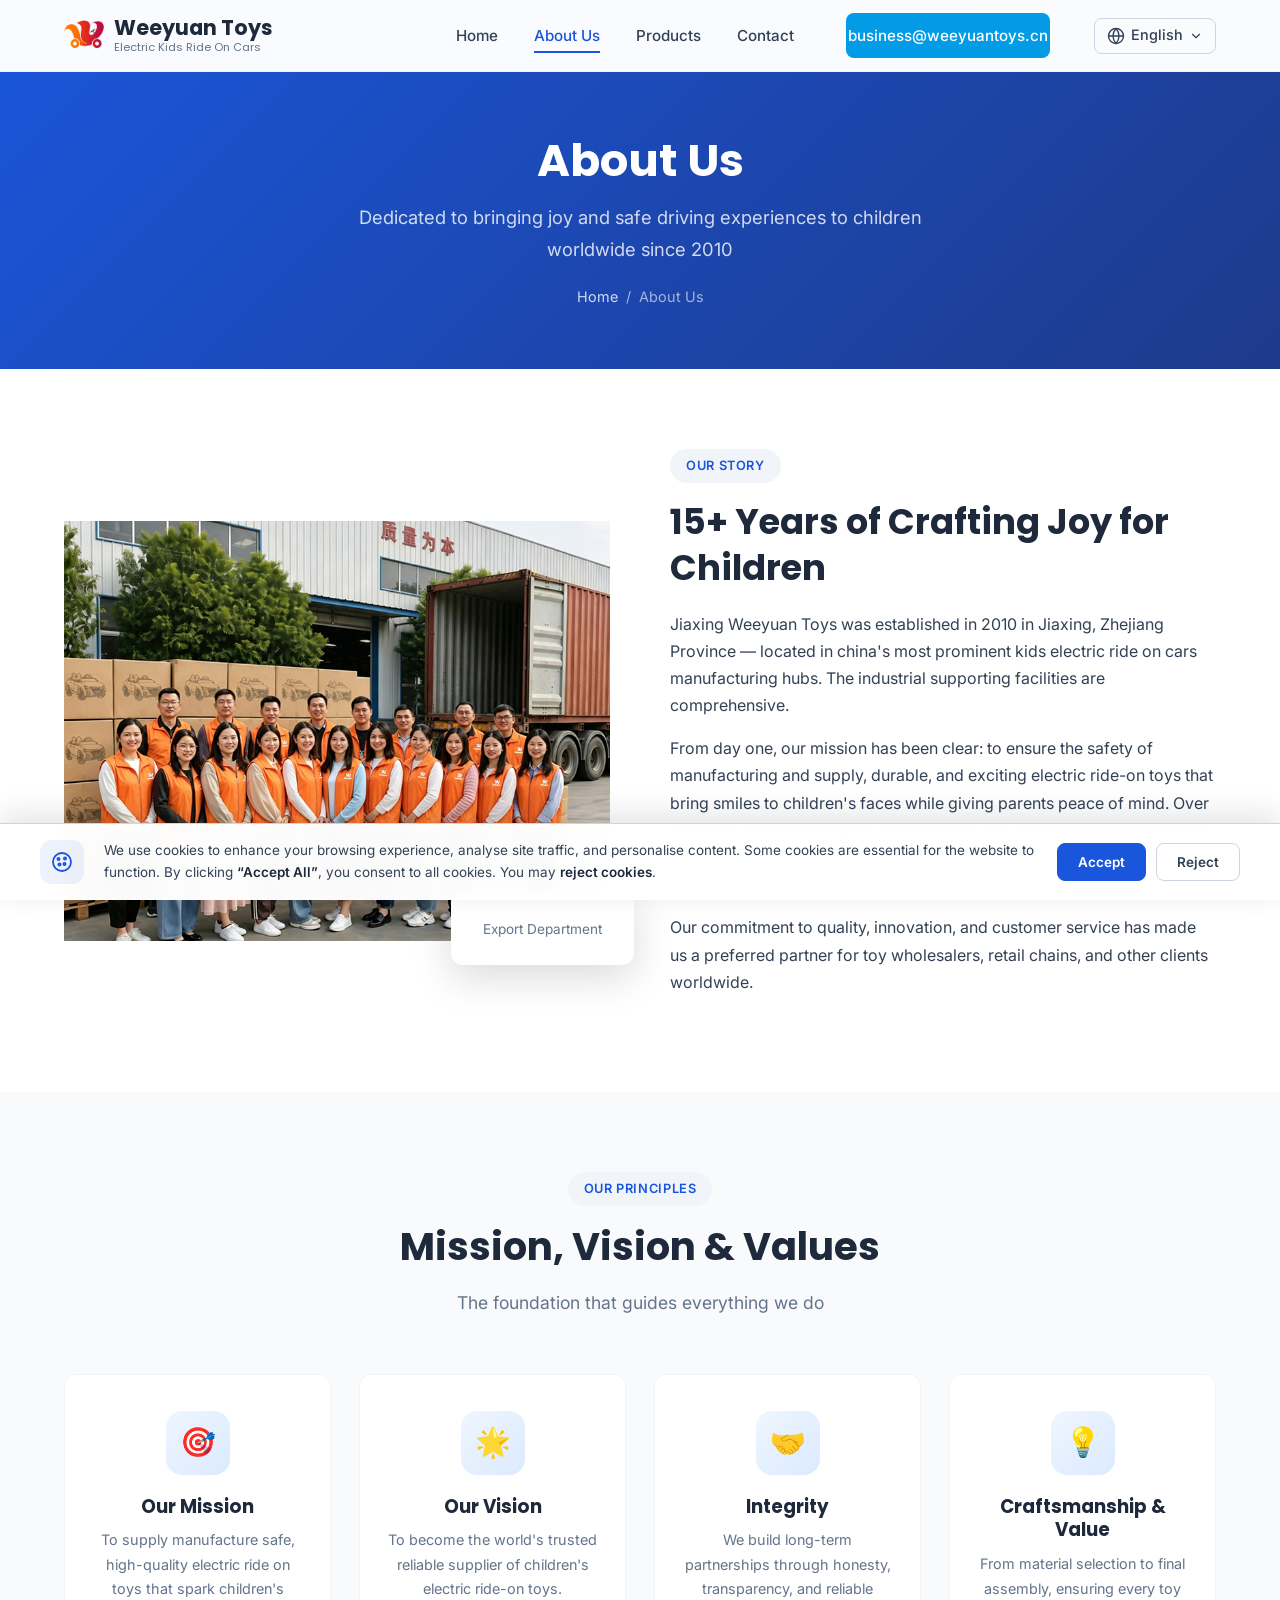
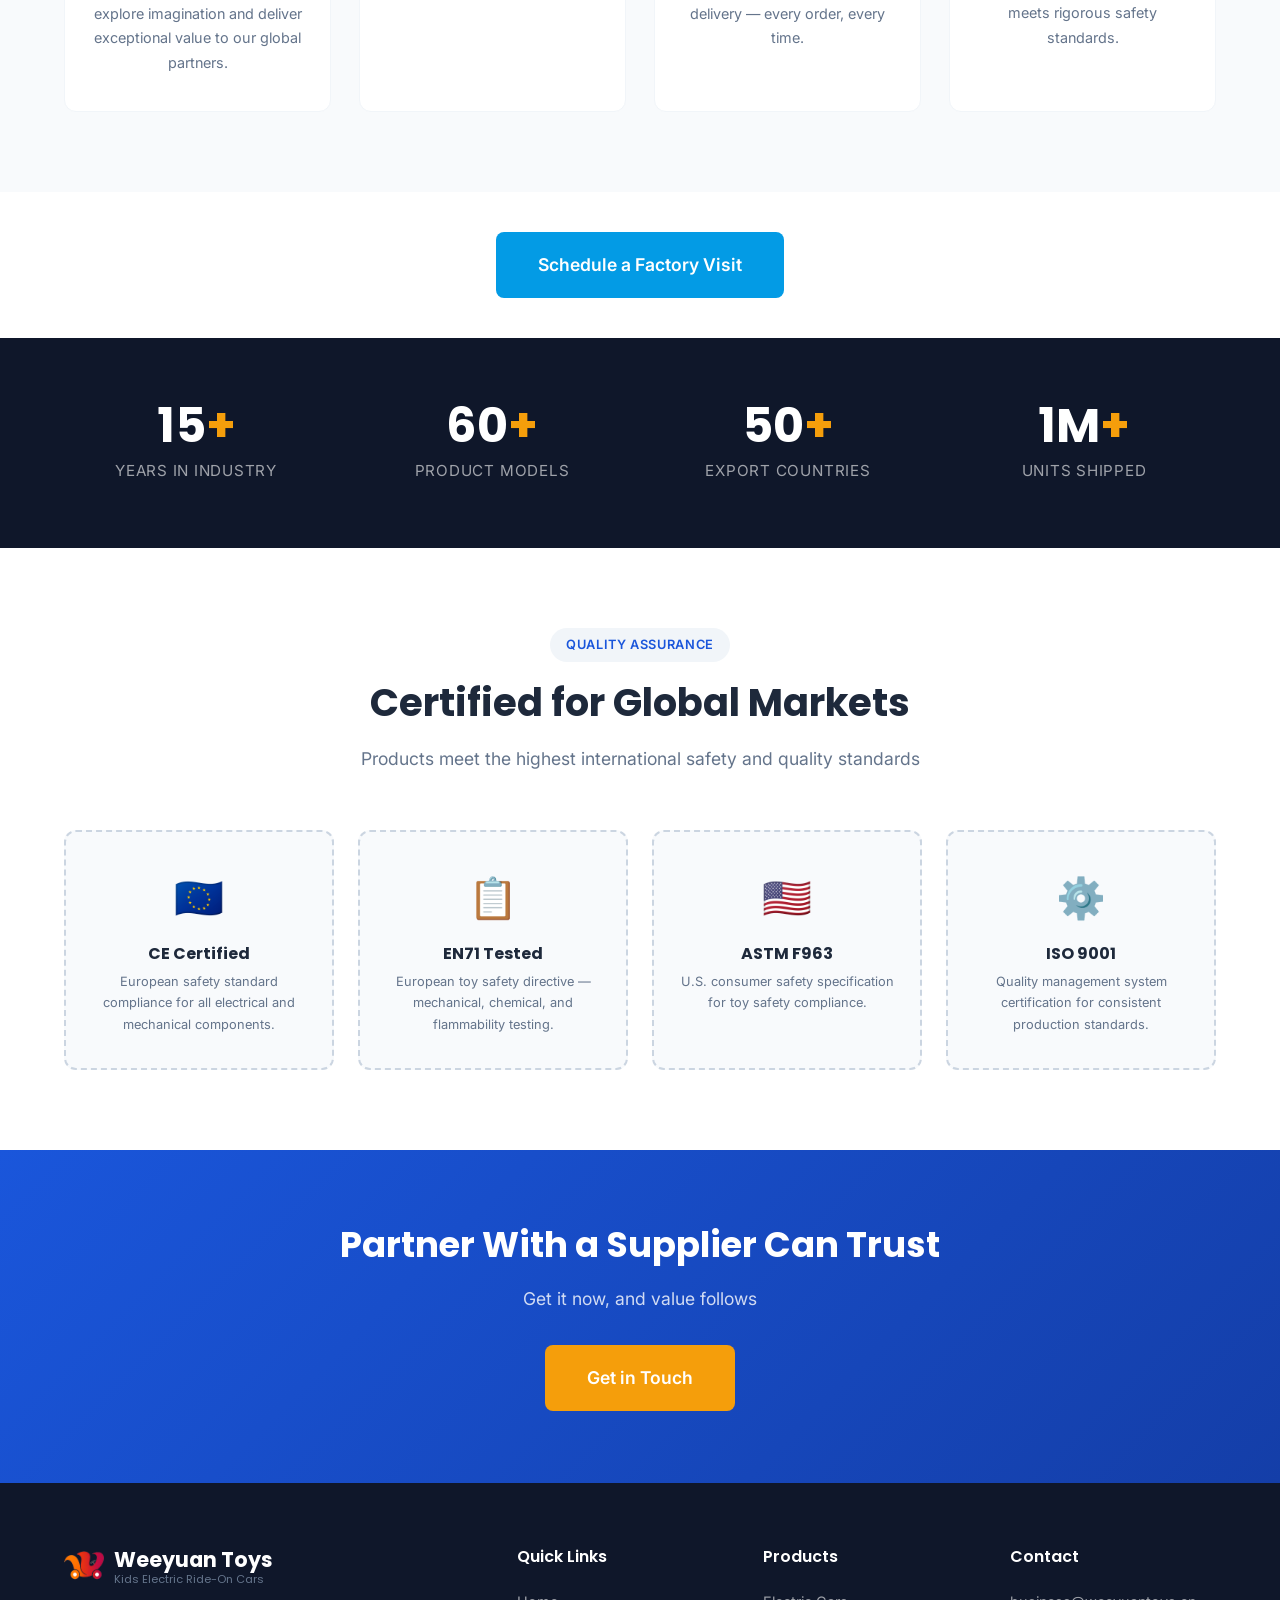
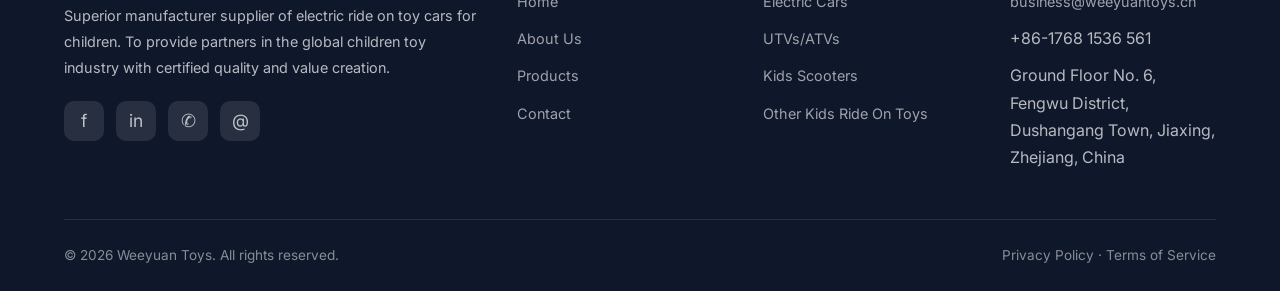
==== commit c99251c1: "Add files via upload" ====
--- a/about.html
+++ b/about.html
@@ -81,13 +81,13 @@
             <svg class="lang-caret" viewBox="0 0 24 24" fill="none" stroke="currentColor" stroke-width="2" stroke-linecap="round" stroke-linejoin="round" aria-hidden="true"><polyline points="6 9 12 15 18 9"></polyline></svg>
           </button>
           <ul class="lang-menu" role="menu">
+            <li><a href="#" role="menuitem" data-lang="ar" class="lang-option">Arabic</a></li>
+            <li><a href="#" role="menuitem" data-lang="de" class="lang-option">Deutsch</a></li>
             <li><a href="#" role="menuitem" data-lang="en" class="lang-option active">English</a></li>
-            <li><a href="#" role="menuitem" data-lang="ar" class="lang-option">Arabic</a></li>
+            <li><a href="#" role="menuitem" data-lang="es" class="lang-option">Español</a></li>
             <li><a href="#" role="menuitem" data-lang="fr" class="lang-option">Français</a></li>
-            <li><a href="#" role="menuitem" data-lang="de" class="lang-option">Deutsch</a></li>
+            <li><a href="#" role="menuitem" data-lang="it" class="lang-option">Italiano</a></li>
             <li><a href="#" role="menuitem" data-lang="pt" class="lang-option">Português</a></li>
-            <li><a href="#" role="menuitem" data-lang="es" class="lang-option">Español</a></li>
-            <li><a href="#" role="menuitem" data-lang="it" class="lang-option">Italian</a></li>
           </ul>
         </li>
       </ul>
@@ -303,11 +303,11 @@
       </div>
       <div class="wy-cookie-body">
         <p class="wy-cookie-text">
-          We use cookies to enhance your browsing experience, analyse site traffic, and personalise content. Some cookies are essential for the website to function. By clicking <strong>&ldquo;Accept All&rdquo;</strong>, you consent to all cookies. You may <strong>reject cookies</strong> or review our <a href="#" class="wy-cookie-link">Cookie Policy</a>.
+          We use cookies to enhance your browsing experience, analyse site traffic, and personalise content. Some cookies are essential for the website to function. By clicking <strong>&ldquo;Accept All&rdquo;</strong>, you consent to all cookies. You may <strong>reject cookies</strong>.
         </p>
       </div>
       <div class="wy-cookie-actions">
-        <button type="button" class="wy-cookie-btn wy-cookie-btn--primary" id="wyCookieAcceptAll">Accept All</button>
+        <button type="button" class="wy-cookie-btn wy-cookie-btn--primary" id="wyCookieAcceptAll">Accept</button>
         <button type="button" class="wy-cookie-btn wy-cookie-btn--ghost" id="wyCookieReject">Reject</button>
       </div>
     </div>
